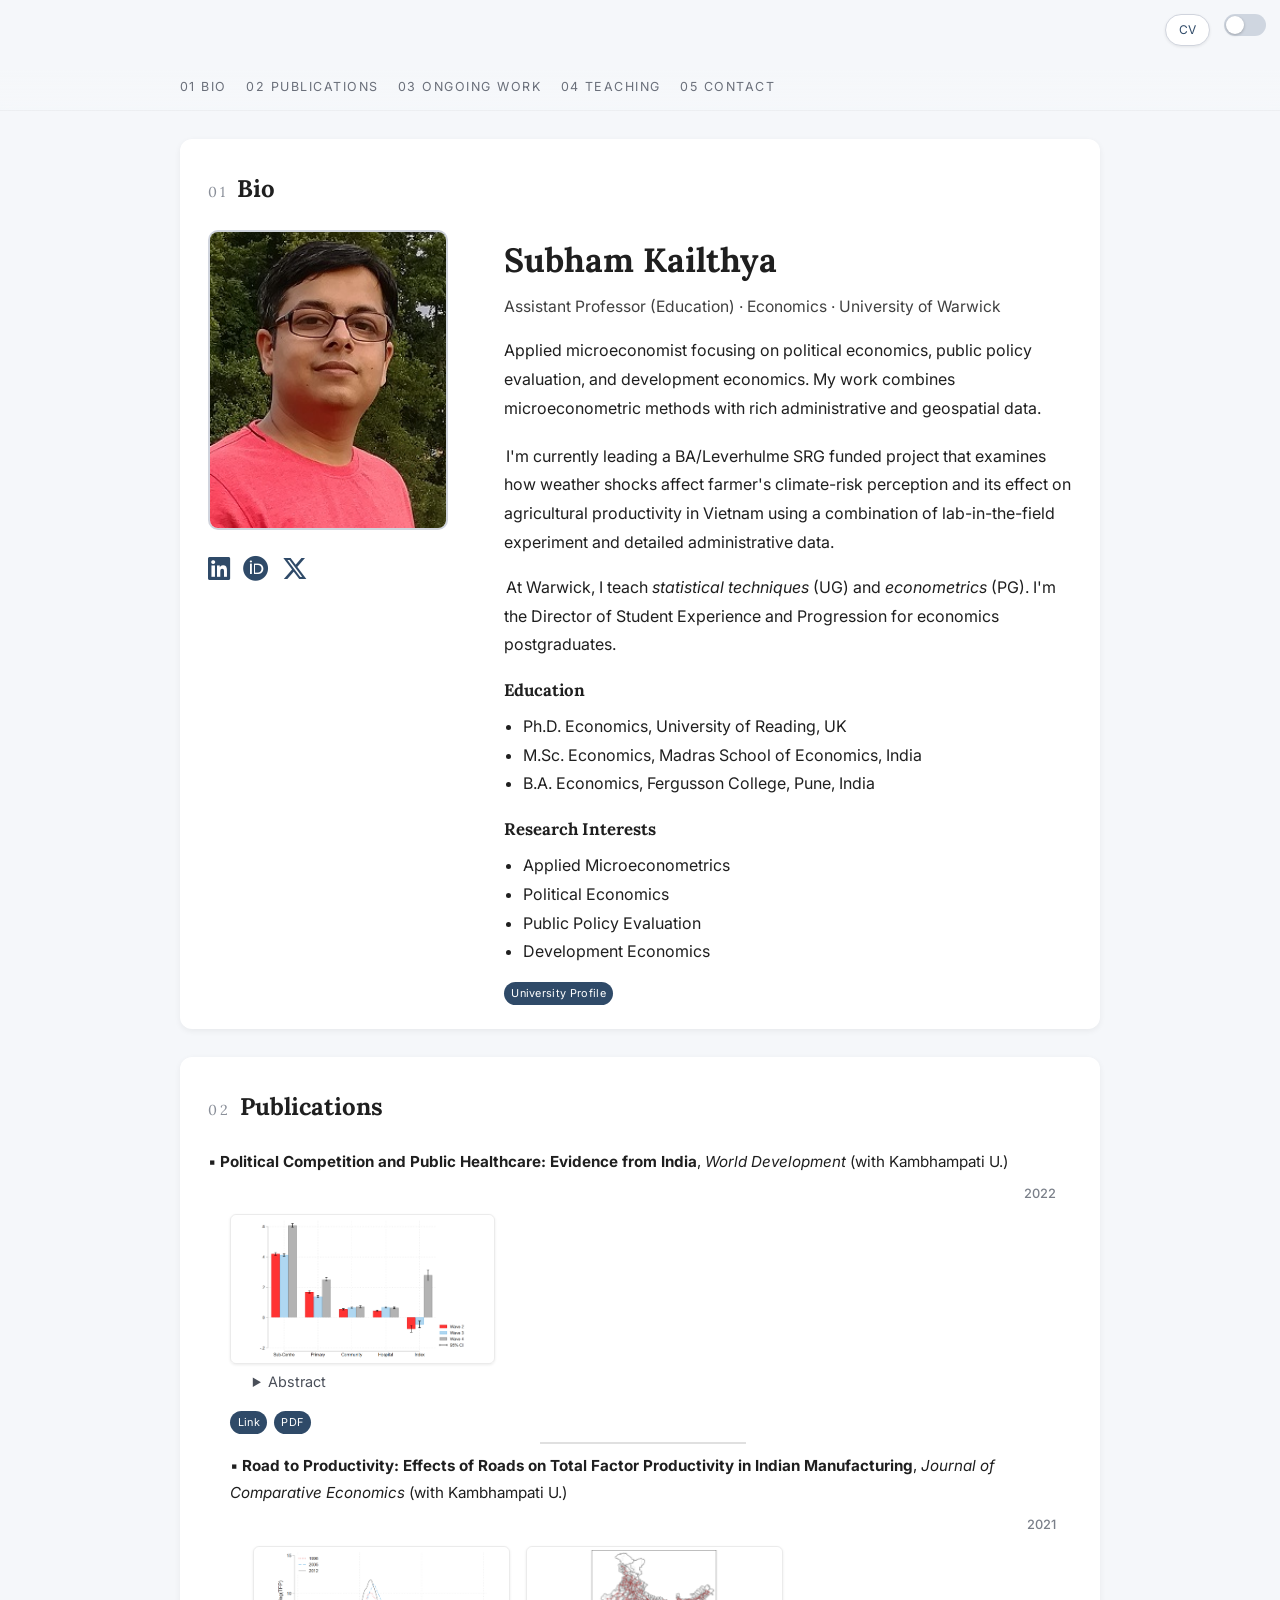
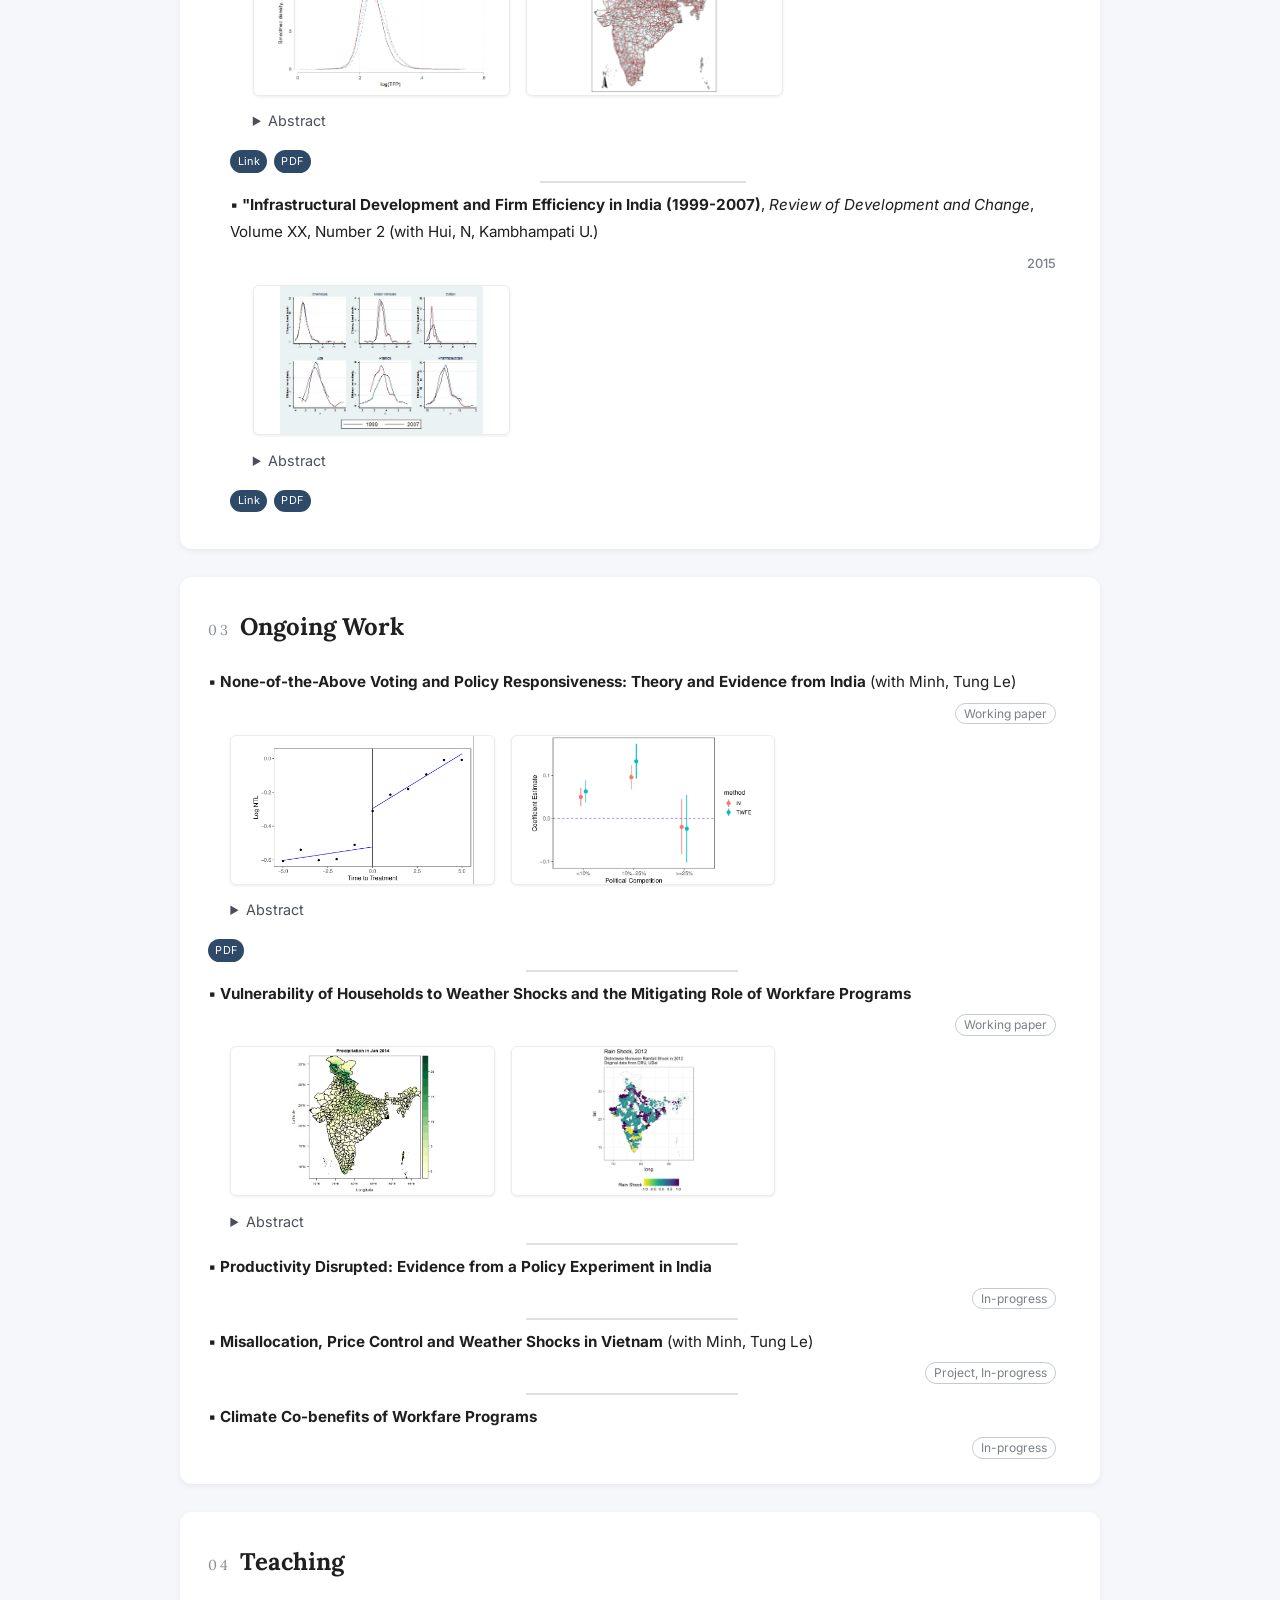
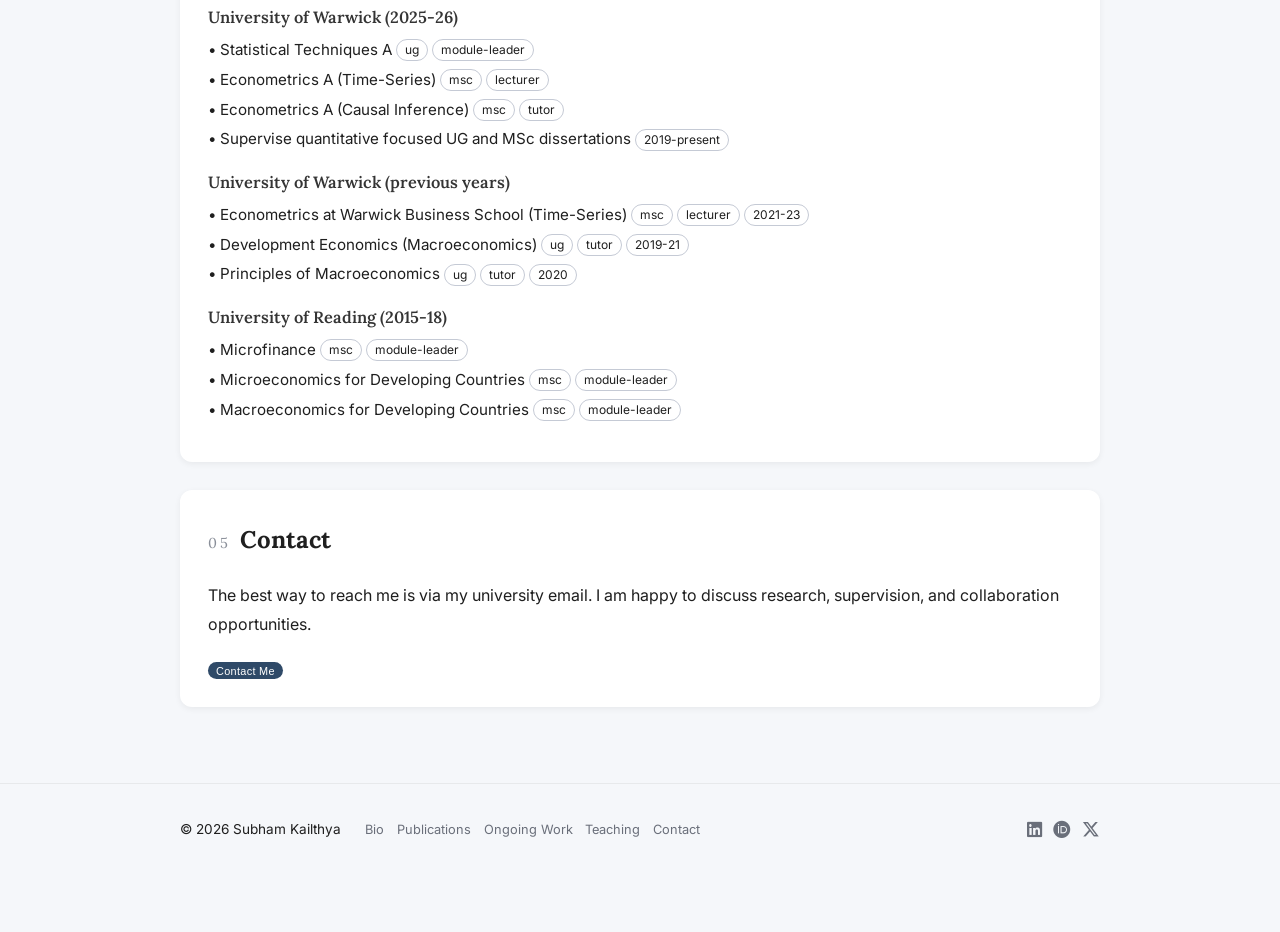
==== index.html @ ff9fd882 "removed public fodler" ====
<!DOCTYPE html>
<html lang="en">

<head>
  <meta charset="UTF-8">
  <title>Subham Kailthya - Bio</title>
  <meta name="viewport" content="width=device-width, initial-scale=1">

  <!-- Typography -->
  <link href="https://fonts.googleapis.com/css2?family=Lora:wght@500;600&family=Inter:wght@300;400;500;600&display=swap"
    rel="stylesheet">

  <!-- Icons -->
  <link rel="stylesheet" href="https://cdnjs.cloudflare.com/ajax/libs/font-awesome/6.5.0/css/all.min.css">

  <link rel="stylesheet" href="style.css">
  <meta property="og:title" content="Subham Kailthya – Bio">
  <meta property="og:description" content="Short bio">
  <meta property="og:type" content="website">
</head>

<body>

  <!-- Dark mode toggle fixed top-right -->
  <label class="toggle-wrapper fixed-toggle" aria-label="Toggle dark mode">
    <input type="checkbox" id="dark-toggle">
    <span class="toggle-switch"></span>
  </label>

  <!-- Floating CV button -->
  <a href="docs/cv.pdf" class="cv-button" target="_blank">CV</a>

  <!-- Sticky mini-nav -->
  <nav class="mini-nav" id="mini-nav">
    <div class="mini-nav-inner">
      <a href="#bio">01 Bio</a>
      <a href="#publications">02 Publications</a>
      <a href="#ongoing">03 Ongoing Work</a>
      <a href="#teaching">04 Teaching</a>
      <a href="#contact">05 Contact</a>
    </div>
  </nav>

  <main class="container">

    <!-- 01 Bio -->
    <section id="bio" class="section-card">
      <div class="section-header">
        <span class="section-number">01</span>
        <h2>Bio</h2>
      </div>

      <div class="bio-flex">
        <div class="bio-left">
          <img src="images/headshot.jpg" alt="Headshot" class="headshot">

          <div class="icon-links">
            <a href="https://www.linkedin.com/in/skailthya" target="_blank" class="icon-link" aria-label="LinkedIn">
              <i class="fab fa-linkedin"></i>
            </a>
            <a href="https://orcid.org/0000-0002-6961-2502" target="_blank" class="icon-link" aria-label="ORCID">
              <i class="fab fa-orcid"></i>
            </a>
            <a href="https://x.com/subham_01" target="_blank" class="icon-link" aria-label="X (Twitter)">
              <i class="fab fa-x-twitter"></i>
            </a>
          </div>
        </div>

        <div class="bio-right">
          <h1 class="name-title">Subham Kailthya</h1>
          <p class="affiliation">Assistant Professor (Education) · Economics · University of Warwick</p>

          <p class="summary">
            Applied microeconomist focusing on political economics, public policy evaluation, and development
            economics. My work combines microeconometric methods with rich administrative and geospatial data.
          </p>

          <p class="first-line-indent">
            I'm currently leading a BA/Leverhulme SRG funded project that examines how weather shocks affect
            farmer's climate-risk perception and its effect on agricultural productivity in Vietnam using a combination
            of
            lab-in-the-field
            experiment and detailed administrative data.
          </p>

          <p class="first-line-indent">
            At Warwick, I teach <i>statistical techniques</i> (UG) and <i>econometrics</i> (PG). I'm the
            Director of
            Student Experience and Progression for economics postgraduates.
          </p>

          <h3 class="subheading">Education</h3>
          <ul class="edu-list">
            <li>Ph.D. Economics, University of Reading, UK</li>
            <li>M.Sc. Economics, Madras School of Economics, India</li>
            <li>B.A. Economics, Fergusson College, Pune, India</li>
          </ul>


          <h3 class="subheading">Research Interests</h3>
          <ul class="interests-list">
            <li>Applied Microeconometrics</li>
            <li>Political Economics</li>
            <li>Public Policy Evaluation</li>
            <li>Development Economics</li>
          </ul>

          <div class="tab-links bio-bottom-links">
            <a class="tab" href="https://profiles.warwick.ac.uk/u1874478-subham-kailthya" target="_blank">University
              Profile</a>
            <!-- <a class="tab" href="cv.pdf" target="_blank">CV (PDF)</a> -->
          </div>
        </div>
      </div>
    </section>

    <!-- 02 Publications -->
    <section id="publications" class="section-card">
      <div class="section-header">
        <span class="section-number">02</span>
        <h2>Publications</h2>
      </div>

      <div class="pub-grid">
        <article class="pub-item">
          <div class="pub-main">

            <!-- 01 pub item   -->
            <p class="pub-line">
              &#9642 <strong>Political Competition and Public Healthcare: Evidence from India</strong>, <i>
                World Development
              </i>
              (with Kambhampati U.)
            </p>
            <div class="pub-meta-col">
              <span class="pub-year">2022</span>
            </div>
            <!-- Optional key figure -->
            <div class="pub-figure">
              <!-- <img src="figures/paper1.png" alt="Key figure for paper 1"> -->
              <div class="fig-grid">
                <img src="figures/summ_acc.png" alt="Figure" class="thumbnail" onclick="openZoom(this)">
              </div>
              <!-- Right-indented abstract -->
              <details class="abstract-block">
                <summary>Abstract</summary>
                <p>
                  In this paper, we examine the causal effect of political competition on public provision of
                  healthcare. Specifically, we
                  investigate whether the effect of political competition on more visible public goods (e.g. health
                  centre access) differs
                  from its impact on less visible public goods (e.g. health centre capacity such as doctors, medical
                  supplies, etc.).
                  Using granular data from three recent waves of the Indian District Level Household Survey (DLHS)
                  during 2002-2013 and an
                  instrumental variable approach, we find that incumbents respond to electoral competition, measured as
                  the effective
                  number of parties (ENP), by trading-off less visible health centre capacity for more visible access to
                  health centres.
                  We provide suggestive evidence that focusing on more visible health centres boosts the incumbent
                  party's re-election
                  prospects providing a clear motive for incumbent's action. In addition, we examine the effect of
                  election-year cycles
                  and the role of political alignment in healthcare provision and find compelling evidence of a
                  political economic
                  mechanism at work. By contrast, political competition has no measurable impact on key health outcomes.
                  We conduct
                  several robustness checks to ensure that our estimates are reliable. Thus, our results suggest that
                  electoral
                  competition must be accompanied by strong checks on accountability to improve health outcomes.
                </p>
              </details>

              <div class="tab-links">
                <a class="tab" href="https://doi.org/10.1016/j.worlddev.2022.105820" target="_blank">Link</a>
                <a class="tab" href="docs/health_panel_pp.pdf" target="_blank">PDF</a>
              </div>

              <hr class="light-divider">

              <!-- 02 pub item   -->
              <p class="pub-line">
                &#9642 <strong>Road to Productivity: Effects of Roads on Total Factor Productivity in Indian
                  Manufacturing</strong>, <i>Journal of Comparative Economics</i> (with Kambhampati U.)
              </p>

              <div class="pub-meta-col">
                <span class="pub-year">2021</span>
              </div>
              <!-- Optional key figure -->
              <div class="pub-figure">
                <!-- <img src="figures/paper1.png" alt="Key figure for paper 1"> -->
                <div class="fig-grid">
                  <img src="figures/ntfp_acf_pdf.png" alt="Figure" class="thumbnail" onclick="openZoom(this)">
                  <img src="figures/roads.png" alt="Figure" class="thumbnail" onclick="openZoom(this)">
                </div>
              </div>

              <!-- Right-indented abstract -->
              <details class="abstract-block">
                <summary>Abstract</summary>
                <p>
                  A denser road network lowers transport costs and stimulates manufacturing total factor productivity
                  (TFP). The placement
                  of roads, however, is likely to be non-random. For identification, we exploit cross-state variation in
                  the strength of
                  centre-state partisan alignment that asymmetrically affects road building in aligned states. Using
                  panel
                  data on
                  manufacturing establishments in India from 1998 to 2012, we find that, a 1% increase in road density
                  raises value-added
                  TFP by about 0.25%, on average. A closer examination reveals that the effect varies by plant
                  characteristics and road
                  type. Younger establishments are more likely to gain from a denser road network with highways playing
                  a
                  prominent role.
                  The results are robust to imperfections in the instrument and to other sensitivity checks.
                </p>
              </details>

              <div class="tab-links">
                <a class="tab" href="https://doi.org/10.1016/j.jce.2021.08.001" target="_blank">Link</a>
                <a class="tab" href="docs/asi_roads_pp.pdf" target="_blank">PDF</a>
              </div>

              <hr class="light-divider">

              <!-- 03 pub item   -->
              <p class="pub-line">
                &#9642 <strong>"Infrastructural Development and Firm Efficiency in India (1999-2007)</strong>, <i>Review
                  of
                  Development and Change</i>, Volume XX, Number 2 (with Hui, N, Kambhampati U.)
              </p>

              <div class="pub-meta-col">
                <span class="pub-year">2015</span>
              </div>

              <!-- Optional key figure -->
              <div class="pub-figure">
                <!-- <img src="figures/paper1.png" alt="Key figure for paper 1"> -->
                <div class="fig-grid">
                  <img src="figures/RDC_frontier.jpg" alt="Figure" class="thumbnail" onclick="openZoom(this)">
                  <!-- <img src="figures/roads.png" alt=""> -->
                </div>
              </div>
              <!-- Right-indented abstract -->
              <details class="abstract-block">
                <summary>Abstract</summary>
                <p>
                  We examine the impact of macroeconomic conditions on firm-level efficiency and output in Indian
                  manufacturing. Using
                  firm-level data during 1999-2007, we estimate stochastic frontier production functions for six
                  different industries. We
                  find that: first, although the frontier output shifts outwards, the efficiency levels remain largely
                  stagnant. Secondly,
                  we find no positive impact of infrastructural improvements on firm efficiency. The results are robust
                  to using a
                  synthetic index of macroeconomic variables. Specifically, we find that while infrastructural
                  improvements relating to
                  power generation capacity, electrification of railways, bank expansion or road construction are
                  associated with a rise
                  in a firm's production potential or its frontier output, it is associated with a decline in actual
                  firm-level
                  efficiency. The underlying reason for this puzzle might be a shifting out of the production frontiers
                  over time at a
                  pace faster than the rate of increase in output, which is consistent with uneven utilisation of
                  improvements in
                  infrastructure amongst firms
                </p>
              </details>

              <div class="tab-links">
                <a class="tab" href="https://doi.org/10.1177/0972266120150207" target="_blank">Link</a>
                <a class="tab" href="docs/RDC_article.pdf" target="_blank">PDF</a>
              </div>


            </div>
        </article>

        <!-- Duplicate/extend for more publications as needed -->
      </div>
    </section>

    <!-- 03 Ongoing Work -->
    <section id="ongoing" class="section-card">
      <div class="section-header">
        <span class="section-number">03</span>
        <h2>Ongoing Work</h2>
      </div>

      <div class="pub-grid">
        <article class="wp-item">
          <div class="pub-main">

            <!-- 01 Item -->
            <p class="pub-line">
              &#9642 <strong>None-of-the-Above Voting and Policy Responsiveness: Theory and Evidence from India</strong>
              (with Minh, Tung Le)
            </p>
            <div class="pub-meta-col">
              <span class="pub-tag">Working paper</span>
            </div>
            <!-- Optional key figure -->
            <div class="pub-figure">
              <!-- <img src="figures/paper1.png" alt="Key figure for paper 1"> -->
              <div class="fig-grid">
                <img src="figures/nota-rd.png" alt="Figure" class="thumbnail" onclick="openZoom(this)">
                <img src="figures/nota-pc.png" alt="Figure" class="thumbnail" onclick="openZoom(this)">
              </div>
            </div>

            <!-- Right-indented abstract -->
            <details class="abstract-block">
              <summary>Abstract</summary>
              <p>
                This paper examines how introducing a None-of-the-Above (NOTA) vote affects the responsiveness of
                policy-making. We
                develop a career concerns model in which strategic and engaged voters share common priors about
                candidate competence but differ in their expressive utility from voting. The model shows that, NOTA
                induces a trade-off
                between the twin electoral functions of selection and disciplining. On the one hand, NOTA improves
                electoral selection
                in equilibrium by allowing strategic voters to delegate their decision to engaged voters when they
                receive a noisy
                signal of incumbent's performance. The incumbent knows this which then promotes further public
                investments. On the other
                hand, NOTA votes limit electoral accountability. We show that the overall gain from NOTA depends
                critically on the
                quality of voter information and the level of political competition. To test these predictions, we
                exploit the
                introduction of NOTA in Indian elections following a Supreme Court mandate. Using assembly
                constituency-level panel data
                between 2012 to 2021 and an instrumental variable strategy, we find that NOTA adoption increased log
                nighttime
                luminosity, a proxy for local economic activity, by 7.5%-10%. We examine heterogeneity in its impact and
                find
                that, consistent with our model, the effect is more pronounced in moderately competitive constituencies
                and in places
                with low information quality at the margin. These results demonstrate the instrumental role of
                expressive voting in
                improving policy responsiveness and highlight the conditions that foreshadow its efficacy.
              </p>
            </details>

            <div class="tab-links">
              <a class="tab" href="https://dx.doi.org/10.2139/ssrn.5444914" target="_blank">PDF</a>
            </div>

            <hr class="light-divider">

            <!-- 02 Item -->
            <p class="pub-line">
              &#9642 <strong>Vulnerability of Households to Weather Shocks and the Mitigating Role of Workfare
                Programs</strong>
              <!-- , with Coauthor X, Coauthor Y (Latest version: March 2024) -->
            </p>
            <div class="pub-meta-col">
              <span class="pub-tag">Working paper</span>
            </div>

            <!-- Optional key figure -->
            <div class="pub-figure">
              <!-- <img src="figures/paper1.png" alt="Key figure for paper 1"> -->
              <div class="fig-grid">
                <img src="figures/precip-mon-Jan2014.jpg" alt="Figure" class="thumbnail" onclick="openZoom(this)">
                <img src="figures/rain-surprises-ihds-2012.jpg" alt="Figure" class="thumbnail" onclick="openZoom(this)">
              </div>
            </div>

            <!-- Right-indented abstract -->
            <details class="abstract-block">
              <summary>Abstract</summary>
              <p>
                Weather shocks pose significant income risks. Using a large household panel survey in India and
                geo-coded climate data,
                I find that rainfall shocks reduce income by 7%. It shrinks consumption and assets while increasing
                household-debt.
                Rainfall shocks exhibit significant heterogeneity. It predominantly affects the asset-poor and the rural
                households who
                typically rely on agriculture or non-agricultural wage incomes. Its impact also varies geographically. I
                then examine if
                the roll-out of a major public workfare program improved earnings of its participants in districts that
                were exposed to
                rainfall shocks. Using a difference-in-difference strategy and the phased roll-out of the program, I
                find that it
                primarily benefits female-headed households. Thus, intensifying workfare programs could increase climate
                resilience for
                the most vulnerable population.
              </p>
            </details>

            <!-- <div class="tab-links">
              <a class="tab" href="https://your-working-paper-link.example" target="_blank">PDF</a>
            </div> -->

            <hr class="light-divider">

            <!-- 03 Item -->
            <p class="pub-line">
              &#9642 <strong>Productivity Disrupted: Evidence from a Policy Experiment in India
              </strong>
              <!-- , with Coauthor X, Coauthor Y (Latest version: March 2024) -->
            </p>

            <div class="pub-meta-col">
              <span class="pub-tag">In-progress</span>
            </div>

            <hr class="light-divider">

            <!-- 04 Item -->
            <p class="pub-line">
              &#9642 <strong>Misallocation, Price Control and Weather Shocks in Vietnam
              </strong>
              (with Minh, Tung Le)
            </p>

            <div class="pub-meta-col">
              <span class="pub-tag">Project, In-progress</span>
            </div>

            <hr class="light-divider">

            <!-- 04 Item -->
            <p class="pub-line">
              &#9642 <strong> Climate Co-benefits of Workfare Programs </strong>
            </p>

            <div class="pub-meta-col">
              <span class="pub-tag">In-progress</span>
            </div>

        </article>

        <!-- Add more working papers as needed -->
      </div>
    </section>

    <!-- 04 Teaching -->
    <section id="teaching" class="section-card">
      <div class="section-header">
        <span class="section-number">04</span>
        <h2>Teaching</h2>
      </div>

      <h3 class="teaching-inst">University of Warwick (2025-26)</h3>
      <ul class="teaching-list">
        <li>• Statistical Techniques A <span class="pub-tag">ug</span> <span class="pub-tag">module-leader</span>
        </li>
        <li>• Econometrics A (Time-Series) <span class="pub-tag">msc</span> <span class="pub-tag">lecturer</span></li>
        <li>• Econometrics A (Causal Inference) <span class="pub-tag">msc</span> <span class="pub-tag">tutor</span></li>
        <li>• Supervise quantitative focused UG and MSc dissertations <span class="pub-tag">2019-present</span></li>
        <!-- <li>• Research in Applied Economics (dissertation) <span class="pub-tag">ug</span> <span
            class="pub-tag">supervisor</span></li>
        <li>• MSc dissertation <span class="pub-tag">msc</span> <span class="pub-tag">supervisor</span> -->
        </li>
      </ul>


      <h3 class="teaching-inst">University of Warwick (previous years)</h3>
      <ul class="teaching-list">
        <li>• Econometrics at Warwick Business School (Time-Series) <span class="pub-tag">msc</span> <span
            class="pub-tag">lecturer</span>
          <span class="pub-tag">2021-23</span>
        </li>
        <li>• Development Economics (Macroeconomics) <span class="pub-tag">ug</span> <span class="pub-tag">tutor</span>
          <span class="pub-tag">2019-21</span>
        <li>• Principles of Macroeconomics <span class="pub-tag">ug</span> <span class="pub-tag">tutor</span>
          <span class="pub-tag">2020</span>
        </li>
      </ul>

      <h3 class="teaching-inst">University of Reading (2015-18)</h3>
      <ul class="teaching-list">
        <li>• Microfinance <span class="pub-tag">msc</span> <span class="pub-tag">module-leader</span></li>
        <li>• Microeconomics for Developing Countries <span class="pub-tag">msc</span> <span
            class="pub-tag">module-leader</span></li>
        <li>• Macroeconomics for Developing Countries <span class="pub-tag">msc</span> <span
            class="pub-tag">module-leader</span></li>
      </ul>
    </section>

    <!-- 05 Contact -->
    <section id="contact" class="section-card">
      <div class="section-header">
        <span class="section-number">05</span>
        <h2>Contact</h2>
      </div>

      <p>
        The best way to reach me is via my university email. I am happy to discuss research,
        supervision, and collaboration opportunities.
      </p>
      <button id="contact-button">Contact me</button>
    </section>

  </main>

  <footer class="site-footer">
    <div class="container footer-inner">
      <div class="footer-left">
        <p>&copy; <span id="year"></span> Subham Kailthya</p>
      </div>
      <div class="footer-nav">
        <a href="#bio">Bio</a>
        <a href="#publications">Publications</a>
        <a href="#ongoing">Ongoing Work</a>
        <a href="#teaching">Teaching</a>
        <a href="#contact">Contact</a>
      </div>
      <div class="footer-social">
        <a href="https://www.linkedin.com/in/skailthya" target="_blank" aria-label="LinkedIn">
          <i class="fab fa-linkedin"></i>
        </a>
        <a href="https://orcid.org/0000-0002-6961-2502" target="_blank" aria-label="ORCID">
          <i class="fab fa-orcid"></i>
        </a>
        <a href="https://x.com/subham_01" target="_blank" aria-label="X (Twitter)">
          <i class="fab fa-x-twitter"></i>
        </a>
      </div>
    </div>
  </footer>

  <button id="back-to-top" aria-label="Back to top">↑</button>

  <script src="script.js"></script>

  <!-- zoom figure related images -->
  <div id="zoomModal" onclick="closeZoom()">
    <img id="zoomedImage" alt="">
  </div>

</body>

</html>
---- style.css ----
/* Base */
html {
  scroll-behavior: smooth;
}

*,
*::before,
*::after {
  box-sizing: border-box;
}

body {
  margin: 0;
  padding-top: 70px;
  font-family: "Inter", system-ui, -apple-system, BlinkMacSystemFont, sans-serif;
  line-height: 1.8;
  color: #1f1f1f;
  background: #f5f7fa;
  transition: background 0.3s ease, color 0.3s ease;
}

/* Container */
.container {
  max-width: 960px;
  margin: 0 auto;
  padding: 0 1.25rem 3rem;
}

/* Headings */
h1,
h2,
h3 {
  font-family: "Lora", serif;
  margin: 0;
}

h2 {
  font-size: 1.5rem;
}

h3 {
  font-size: 1.1rem;
}

/* Dark mode base */
body.dark {
  background: #0e0f11;
  color: #e6e8eb;
}

/* Cards */
.section-card {
  background: #ffffff;
  padding: 1.75rem 1.75rem 1.5rem;
  margin: 1.75rem 0;
  border-radius: 12px;
  box-shadow: 0 2px 6px rgba(0, 0, 0, 0.06);
  opacity: 0;
  transform: translateY(18px);
  animation: fadeInUp 0.7s ease forwards;
}

body.dark .section-card {
  background: #1a1c20;
  box-shadow: 0 2px 6px rgba(0, 0, 0, 0.35);
}

/* Section header with numbering */
.section-header {
  display: flex;
  align-items: baseline;
  gap: 0.6rem;
  margin-bottom: 1.25rem;
}

.section-number {
  font-family: "Lora", serif;
  font-size: 0.9rem;
  letter-spacing: 0.18em;
  text-transform: uppercase;
  color: #8a8f99;
}

/* Bio layout */
.bio-flex {
  display: grid;
  grid-template-columns: minmax(0, 260px) minmax(0, 1fr);
  gap: 2.25rem;
  align-items: flex-start;
}

@media (max-width: 720px) {
  .bio-flex {
    grid-template-columns: 1fr;
  }
}

/* Headshot */
.headshot {
  width: 240px;
  height: 300px;
  object-fit: cover;
  border-radius: 10px;
  border: 2px solid #d0d4dd;
  display: block;
}

.icon-links {
  margin-top: 1rem;
  display: flex;
  gap: 0.8rem;
}

.icon-link {
  font-size: 1.6rem;
  color: #2f4a68;
  transition: color 0.2s ease, transform 0.15s ease;
}

.icon-link:hover {
  color: #3c5c82;
  transform: translateY(-1px);
}

body.dark .icon-link {
  color: #4a6a8c;
}

body.dark .icon-link:hover {
  color: #5c7fa6;
}

/* Name + summary */
.name-title {
  font-size: 2.1rem;
  margin-bottom: 0.2rem;
}

.affiliation {
  margin: 0 0 0.9rem;
  font-size: 0.98rem;
  opacity: 0.85;
}

.summary {
  margin-top: 0.4rem;
  margin-bottom: 1.2rem;
}

/* Interests */
.subheading {
  margin-top: 0.8rem;
  margin-bottom: 0.4rem;
  font-size: 1.05rem;
}

.edu-list,
.interests-list {
  margin: 0 0 1rem;
  padding-left: 1.2rem;
}

/* Tabs */
.tab-links {
  margin-top: 1rem;
  display: flex;
  flex-wrap: wrap;
  gap: 0.45rem;
}

.tab {
  background: #2f4a68;
  color: #ffffff;
  padding: 0.1rem 0.45rem;
  border-radius: 999px;
  font-size: 0.68rem;
  text-decoration: none;
  letter-spacing: 0.03em;
  text-transform: capitalize;
  font-weight: 400;
  transition: background 0.2s ease, transform 0.15s ease;
}

.tab:hover {
  background: #3c5c82;
  transform: translateY(-1px);
}

body.dark .tab {
  background: #4a6a8c;
}

body.dark .tab:hover {
  background: #5c7fa6;
}

/* Publications grid */
.pub-grid {
  display: grid;
  grid-template-columns: minmax(0, 1fr);
  gap: 1.25rem;
}

.pub-item,
.wp-item {
  display: grid;
  grid-template-columns: minmax(0, 1fr) auto;
  gap: 1rem;
  align-items: start;
}

.pub-main details {
  margin-top: 0.3rem;
}

.pub-line {
  margin: 0 0 0.4rem;
  font-size: 0.95rem;
}

.pub-meta-col {
  text-align: right;
  font-size: 0.8rem;
  color: #7a7f89;
  white-space: nowrap;
}

.pub-year {
  font-weight: 500;
}

.pub-tag {
  padding: 0.15rem 0.5rem;
  border-radius: 999px;
  border: 1px solid #c5cad5;
  font-size: 0.75rem;
}

body.dark .pub-tag {
  border-color: #4a4f5c;
}

/* Right-indented abstract toggle */
.abstract-block summary {
  margin-left: 1.4rem;
  font-size: 0.9rem;
  cursor: pointer;
  color: #4a4f59;
}

body.dark .abstract-block summary {
  color: #c0c4cf;
}

.abstract-block p {
  margin-left: 1.4rem;
  margin-top: 0.4rem;
  line-height: 1.65;
}

/* Key figure block */
.pub-figure {
  margin: 0.6rem 0 0.8rem 1.4rem;
}

.pub-figure img {
  width: 100%;
  max-width: 360px;
  border-radius: 6px;
  border: 1px solid rgba(0, 0, 0, 0.08);
  box-shadow: 0 1px 3px rgba(0, 0, 0, 0.08);
}

body.dark .pub-figure img {
  border-color: rgba(255, 255, 255, 0.12);
  box-shadow: 0 1px 4px rgba(0, 0, 0, 0.4);
}

/* Teaching */
.teaching-inst {
  margin-top: 0.8rem;
  margin-bottom: 0.35rem;
  font-size: 1.02rem;
  font-weight: 600;
  opacity: 0.9;
}

.teaching-list {
  margin: 0 0 1rem;
  padding-left: 0;
  list-style: none;
  line-height: 1.6;
}

.teaching-list li {
  margin-bottom: 0.35rem;
  font-size: 0.95rem;
}

.tag-inline {
  font-weight: 600;
  color: #2f4a68;
}

body.dark .tag-inline {
  color: #4a6a8c;
}

/* Contact button */
#contact-button {
  background: #2f4a68;
  color: #ffffff;
  padding: 0.15rem 0.5rem;
  border-radius: 999px;
  font-size: 0.68rem;
  border: none;
  cursor: pointer;
  letter-spacing: 0.03em;
  text-transform: capitalize;
  font-weight: 400;
  transition: background 0.2s ease, transform 0.15s ease;
}

#contact-button:hover {
  background: #3c5c82;
  transform: translateY(-1px);
}

body.dark #contact-button {
  background: #4a6a8c;
}

body.dark #contact-button:hover {
  background: #5c7fa6;
}

/* Fixed dark-mode toggle */
.fixed-toggle {
  position: fixed;
  top: 14px;
  right: 14px;
  z-index: 2000;
}

.toggle-wrapper {
  display: inline-flex;
  cursor: pointer;
}

.toggle-wrapper input {
  display: none;
}

.toggle-switch {
  width: 42px;
  height: 22px;
  background: #cfd6e0;
  border-radius: 20px;
  position: relative;
  transition: background 0.25s ease;
}

.toggle-switch::before {
  content: "";
  width: 18px;
  height: 18px;
  background: #ffffff;
  border-radius: 50%;
  position: absolute;
  left: 2px;
  top: 2px;
  transition: transform 0.25s ease, background 0.25s ease;
  box-shadow: 0 1px 3px rgba(0, 0, 0, 0.25);
}

.toggle-wrapper input:checked+.toggle-switch {
  background: #2f4a68;
}

.toggle-wrapper input:checked+.toggle-switch::before {
  transform: translateX(20px);
}

body.dark .toggle-switch {
  background: #4a6a8c;
}

/* Floating CV button */
.cv-button {
  position: fixed;
  top: 14px;
  right: 70px;
  z-index: 1900;
  background: #ffffff;
  color: #2f4a68;
  border-radius: 999px;
  padding: 0.25rem 0.8rem;
  font-size: 0.75rem;
  text-decoration: none;
  border: 1px solid #d0d4dd;
  box-shadow: 0 1px 3px rgba(0, 0, 0, 0.08);
  transition: background 0.2s ease, color 0.2s ease, transform 0.15s ease;
}

.cv-button:hover {
  background: #2f4a68;
  color: #ffffff;
  transform: translateY(-1px);
}

body.dark .cv-button {
  background: #1a1c20;
  border-color: #3a3f4a;
  color: #e6e8eb;
}

/* Sticky mini-nav */
.mini-nav {
  position: sticky;
  top: 0;
  z-index: 1500;
  background: linear-gradient(to bottom, rgba(245, 247, 250, 0.96), rgba(245, 247, 250, 0.9));
  backdrop-filter: blur(6px);
  border-bottom: 1px solid rgba(0, 0, 0, 0.04);
}

body.dark .mini-nav {
  background: linear-gradient(to bottom, rgba(14, 15, 17, 0.96), rgba(14, 15, 17, 0.9));
  border-bottom-color: rgba(255, 255, 255, 0.04);
}

.mini-nav-inner {
  max-width: 960px;
  margin: 0 auto;
  padding: 0.4rem 1.25rem;
  display: flex;
  gap: 1.2rem;
  align-items: center;
  overflow-x: auto;
}

.mini-nav-inner a {
  font-size: 0.78rem;
  text-decoration: none;
  text-transform: uppercase;
  letter-spacing: 0.12em;
  color: #6a6f7a;
  white-space: nowrap;
  padding-bottom: 0.15rem;
  border-bottom: 2px solid transparent;
  transition: color 0.2s ease, border-color 0.2s ease;
}

.mini-nav-inner a:hover {
  color: #2f4a68;
}

body.dark .mini-nav-inner a {
  color: #a3a7b2;
}

body.dark .mini-nav-inner a:hover {
  color: #d0d4e0;
}

.mini-nav-inner a.active {
  color: #2f4a68;
  border-bottom-color: #2f4a68;
}

body.dark .mini-nav-inner a.active {
  color: #e6e8eb;
  border-bottom-color: #4a6a8c;
}

/* Footer */
.site-footer {
  border-top: 1px solid rgba(0, 0, 0, 0.06);
  padding: 1.2rem 0 1.8rem;
}

body.dark .site-footer {
  border-top-color: rgba(255, 255, 255, 0.06);
}

.footer-inner {
  display: flex;
  flex-wrap: wrap;
  align-items: center;
  gap: 0.8rem 1.5rem;
}

.footer-left {
  font-size: 0.85rem;
}

.footer-nav {
  display: flex;
  flex-wrap: wrap;
  gap: 0.8rem;
  font-size: 0.8rem;
}

.footer-nav a {
  text-decoration: none;
  color: #6a6f7a;
}

.footer-nav a:hover {
  color: #2f4a68;
}

body.dark .footer-nav a {
  color: #a3a7b2;
}

body.dark .footer-nav a:hover {
  color: #d0d4e0;
}

.footer-social {
  margin-left: auto;
  display: flex;
  gap: 0.7rem;
}

.footer-social a {
  color: #6a6f7a;
  font-size: 1.1rem;
  transition: color 0.2s ease, transform 0.15s ease;
}

.footer-social a:hover {
  color: #2f4a68;
  transform: translateY(-1px);
}

body.dark .footer-social a {
  color: #a3a7b2;
}

body.dark .footer-social a:hover {
  color: #d0d4e0;
}

/* Back to top */
#back-to-top {
  position: fixed;
  bottom: 24px;
  right: 24px;
  background: #2f4a68;
  color: #ffffff;
  border: none;
  padding: 0.6rem 0.8rem;
  border-radius: 999px;
  font-size: 1rem;
  cursor: pointer;
  display: none;
  box-shadow: 0 2px 6px rgba(0, 0, 0, 0.25);
  transition: background 0.2s ease, transform 0.15s ease;
  z-index: 1800;
}

#back-to-top:hover {
  background: #3c5c82;
  transform: translateY(-1px);
}

body.dark #back-to-top {
  background: #4a6a8c;
}

/* Animations */
@keyframes fadeInUp {
  to {
    opacity: 1;
    transform: translateY(0);
  }
}

/* Responsive tweaks */
@media (max-width: 640px) {
  body {
    padding-top: 80px;
  }

  .section-card {
    padding: 1.4rem 1.3rem 1.2rem;
  }

  .name-title {
    font-size: 1.8rem;
  }

  .cv-button {
    display: none;
  }

  .mini-nav-inner {
    padding-inline: 1rem;
  }
}

/* Indent first-lines in paragraphs */
.first-line-indent {
  text-indent: .1em;
  /* adjust size as needed */
}

/* Grid-layout for figures */
.fig-grid {
  display: grid;
  grid-template-columns: repeat(3, 1fr);
  gap: 1rem;
}

.fig-grid img {
  width: 100%;
  height: 150px;
  object-fit: contain;
}

/* zoom figure on click */
.thumbnail {
  width: 200px;
  cursor: zoom-in;
}

#zoomModal {
  display: none;
  position: fixed;
  inset: 0;
  background: rgba(0, 0, 0, 0.8);
  justify-content: center;
  align-items: center;
  z-index: 1000;
}

#zoomModal img {
  max-width: 50%;
  max-height: 50%;
}

/* Divider line between pubs */
.light-divider {
  border: none;
  height: 2px;
  width: 25%;
  background-color: #e0e0e0;
  margin: 0.5em auto;
}
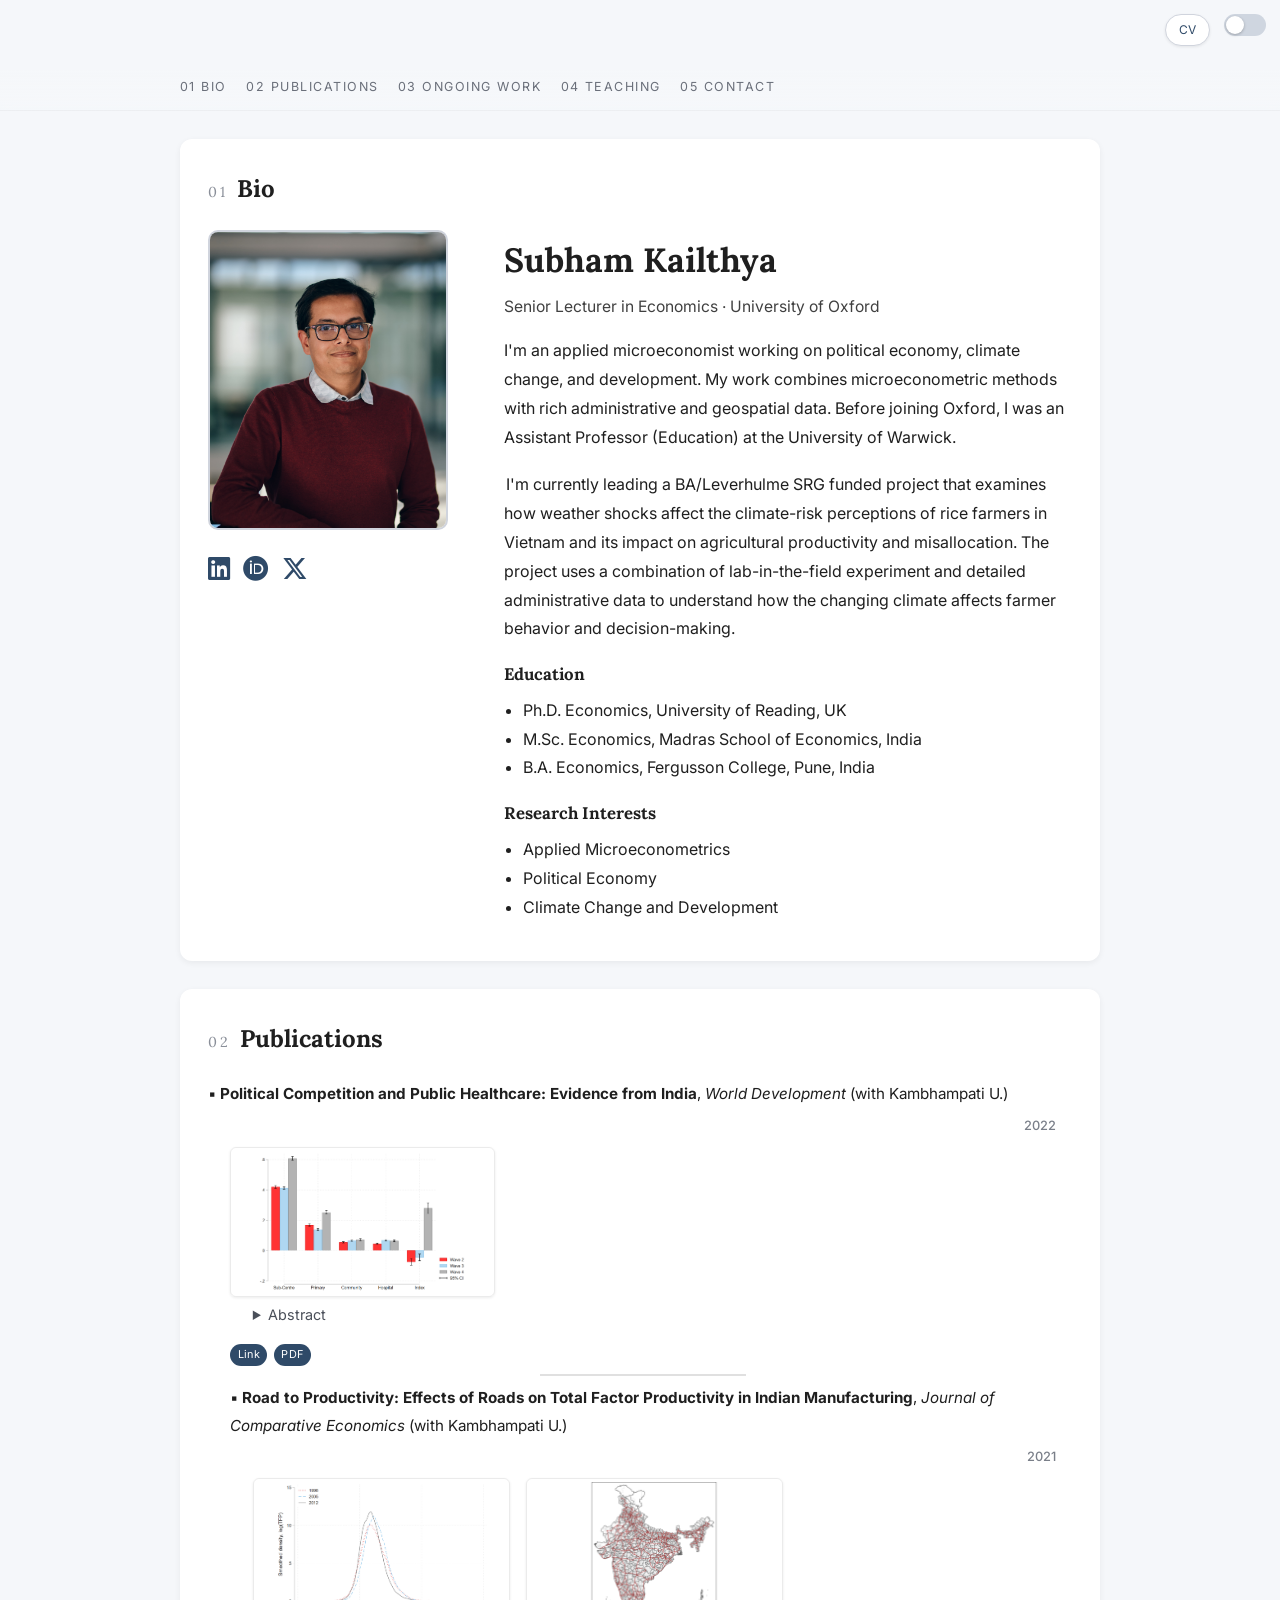
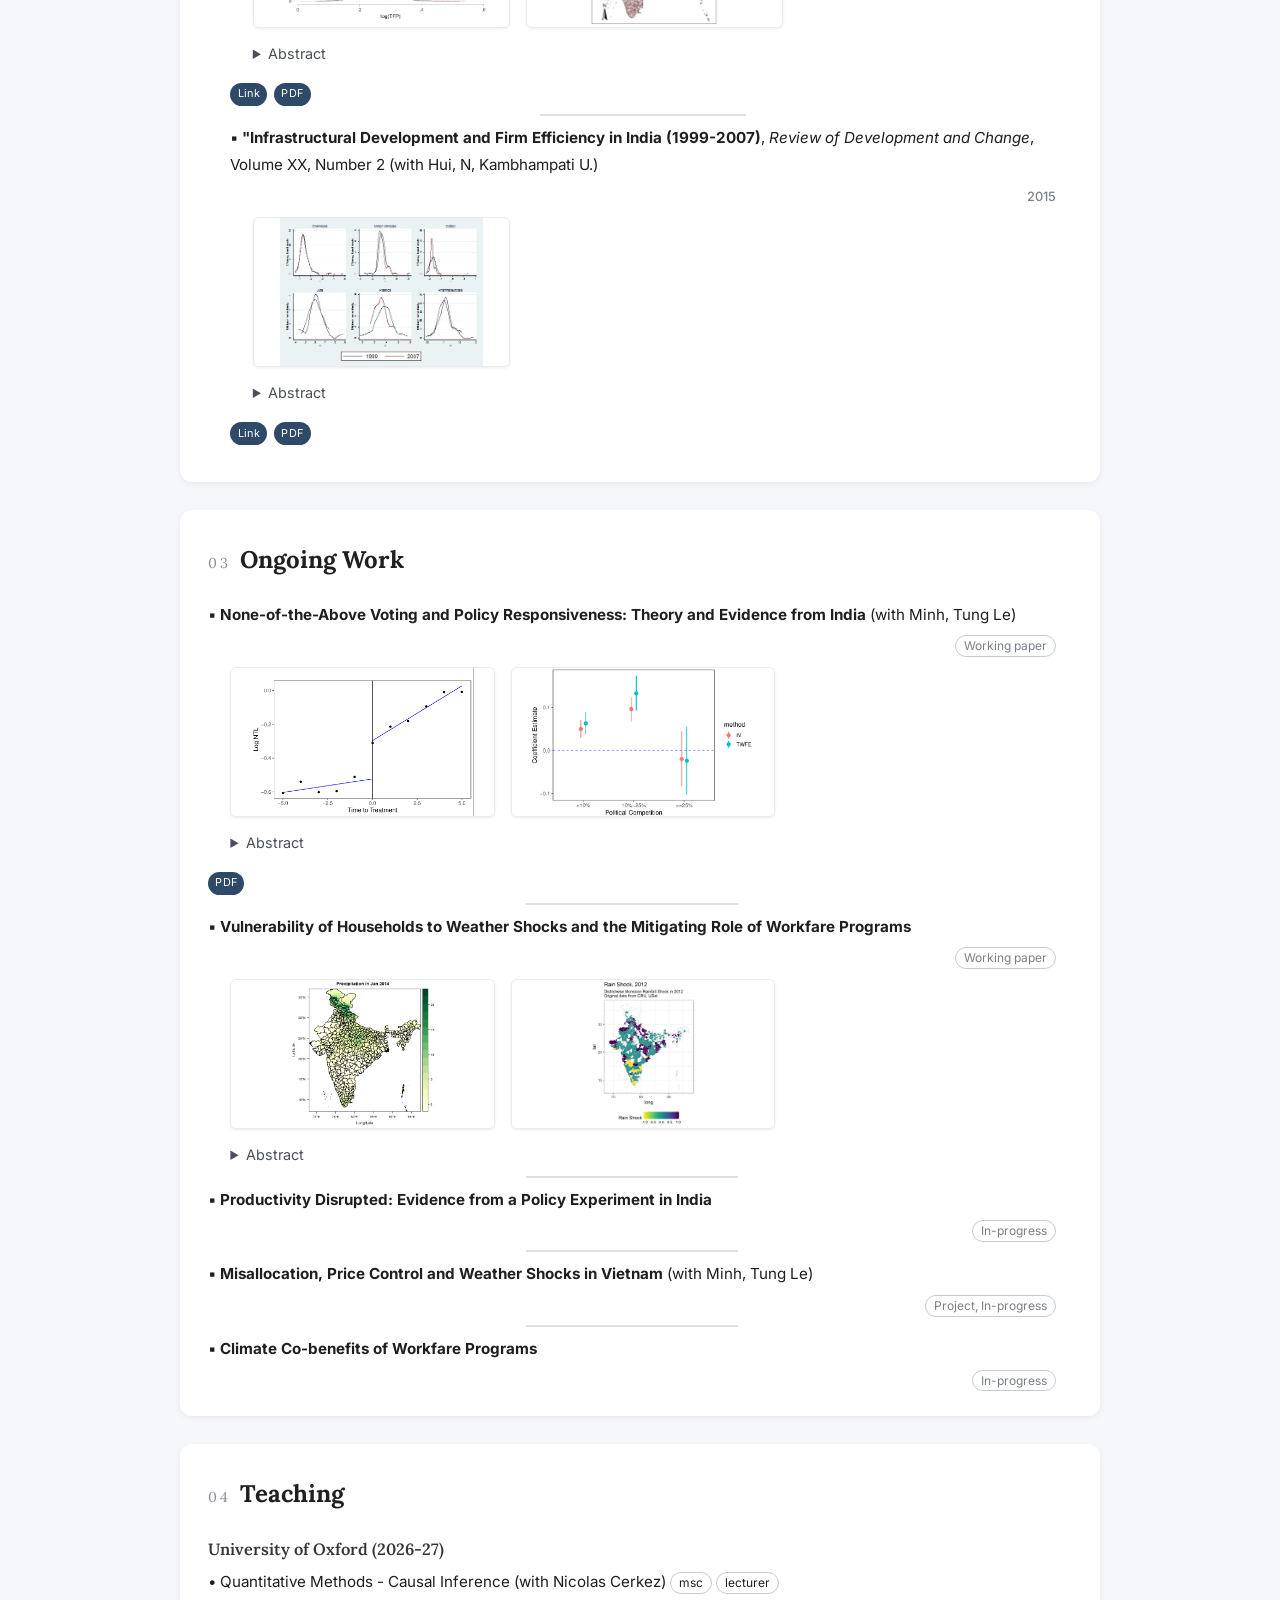
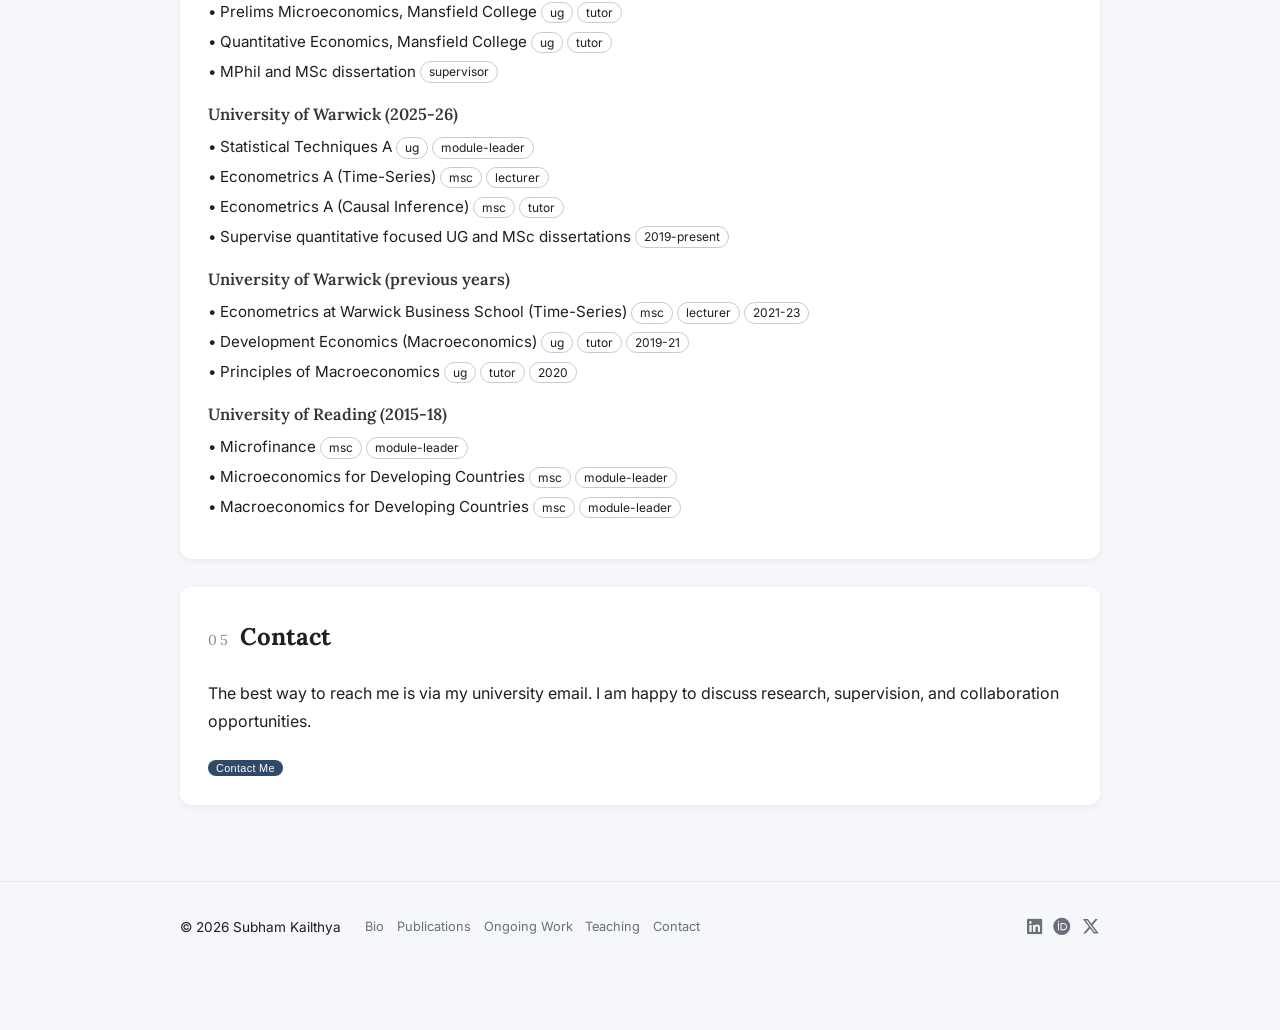
==== commit 4c132ed8: "updated webpage" ====
--- a/index.html
+++ b/index.html
@@ -28,7 +28,7 @@
   </label>
 
   <!-- Floating CV button -->
-  <a href="docs/cv.pdf" class="cv-button" target="_blank">CV</a>
+  <a href="assets/cv.pdf" class="cv-button" target="_blank">CV</a>
 
   <!-- Sticky mini-nav -->
   <nav class="mini-nav" id="mini-nav">
@@ -69,26 +69,27 @@
 
         <div class="bio-right">
           <h1 class="name-title">Subham Kailthya</h1>
-          <p class="affiliation">Assistant Professor (Education) · Economics · University of Warwick</p>
+          <p class="affiliation">Senior Lecturer in Economics · University of Oxford</p>
 
           <p class="summary">
-            Applied microeconomist focusing on political economics, public policy evaluation, and development
-            economics. My work combines microeconometric methods with rich administrative and geospatial data.
+            I'm an applied microeconomist working on political economy, climate change, and development. 
+            My work combines microeconometric methods with rich administrative and geospatial data. 
+            Before joining Oxford, I was an Assistant Professor (Education) at the University of Warwick.
           </p>
 
           <p class="first-line-indent">
             I'm currently leading a BA/Leverhulme SRG funded project that examines how weather shocks affect
-            farmer's climate-risk perception and its effect on agricultural productivity in Vietnam using a combination
+            the climate-risk perceptions of rice farmers in Vietnam and its impact on agricultural productivity and misallocation. The project uses a combination
             of
             lab-in-the-field
-            experiment and detailed administrative data.
+            experiment and detailed administrative data to understand how the changing climate affects farmer behavior and decision-making.
           </p>
 
-          <p class="first-line-indent">
+          <!-- <p class="first-line-indent">
             At Warwick, I teach <i>statistical techniques</i> (UG) and <i>econometrics</i> (PG). I'm the
             Director of
             Student Experience and Progression for economics postgraduates.
-          </p>
+          </p> -->
 
           <h3 class="subheading">Education</h3>
           <ul class="edu-list">
@@ -101,16 +102,15 @@
           <h3 class="subheading">Research Interests</h3>
           <ul class="interests-list">
             <li>Applied Microeconometrics</li>
-            <li>Political Economics</li>
-            <li>Public Policy Evaluation</li>
-            <li>Development Economics</li>
+            <li>Political Economy</li>
+            <!-- <li>Development Economics</li> -->
+            <li>Climate Change and Development</li>
           </ul>
 
-          <div class="tab-links bio-bottom-links">
-            <a class="tab" href="https://profiles.warwick.ac.uk/u1874478-subham-kailthya" target="_blank">University
+          <!-- <div class="tab-links bio-bottom-links">
+            <a class="tab" href="https://www.ox.ac.uk/people/subham-kailthya" target="_blank">University
               Profile</a>
-            <!-- <a class="tab" href="cv.pdf" target="_blank">CV (PDF)</a> -->
-          </div>
+          </div> -->
         </div>
       </div>
     </section>
@@ -174,7 +174,7 @@
 
               <div class="tab-links">
                 <a class="tab" href="https://doi.org/10.1016/j.worlddev.2022.105820" target="_blank">Link</a>
-                <a class="tab" href="docs/health_panel_pp.pdf" target="_blank">PDF</a>
+                <a class="tab" href="assets/health_panel_pp.pdf" target="_blank">PDF</a>
               </div>
 
               <hr class="light-divider">
@@ -221,7 +221,7 @@
 
               <div class="tab-links">
                 <a class="tab" href="https://doi.org/10.1016/j.jce.2021.08.001" target="_blank">Link</a>
-                <a class="tab" href="docs/asi_roads_pp.pdf" target="_blank">PDF</a>
+                <a class="tab" href="assets/asi_roads_pp.pdf" target="_blank">PDF</a>
               </div>
 
               <hr class="light-divider">
@@ -273,7 +273,7 @@
 
               <div class="tab-links">
                 <a class="tab" href="https://doi.org/10.1177/0972266120150207" target="_blank">Link</a>
-                <a class="tab" href="docs/RDC_article.pdf" target="_blank">PDF</a>
+                <a class="tab" href="assets/RDC_article.pdf" target="_blank">PDF</a>
               </div>
 
 
@@ -446,6 +446,16 @@
         <h2>Teaching</h2>
       </div>
 
+      <h3 class="teaching-inst">University of Oxford (2026-27)</h3>
+      <ul class="teaching-list">
+        <li>• Quantitative Methods - Causal Inference (with Nicolas Cerkez) <span class="pub-tag">msc</span> <span class="pub-tag">lecturer</span>
+        </li>
+        <li>• Prelims Microeconomics, Mansfield College <span class="pub-tag">ug</span> <span class="pub-tag">tutor</span></li>
+        <li>• Quantitative Economics, Mansfield College <span class="pub-tag">ug</span> <span class="pub-tag">tutor</span></li>
+        <li>• MPhil and MSc dissertation <span class="pub-tag">supervisor</span></li>
+        </li>
+      </ul>
+
       <h3 class="teaching-inst">University of Warwick (2025-26)</h3>
       <ul class="teaching-list">
         <li>• Statistical Techniques A <span class="pub-tag">ug</span> <span class="pub-tag">module-leader</span>
--- a/style.css
+++ b/style.css
@@ -100,10 +100,12 @@
   width: 240px;
   height: 300px;
   object-fit: cover;
+  object-position: 30% 50%;
   border-radius: 10px;
   border: 2px solid #d0d4dd;
   display: block;
 }
+
 
 .icon-links {
   margin-top: 1rem;
